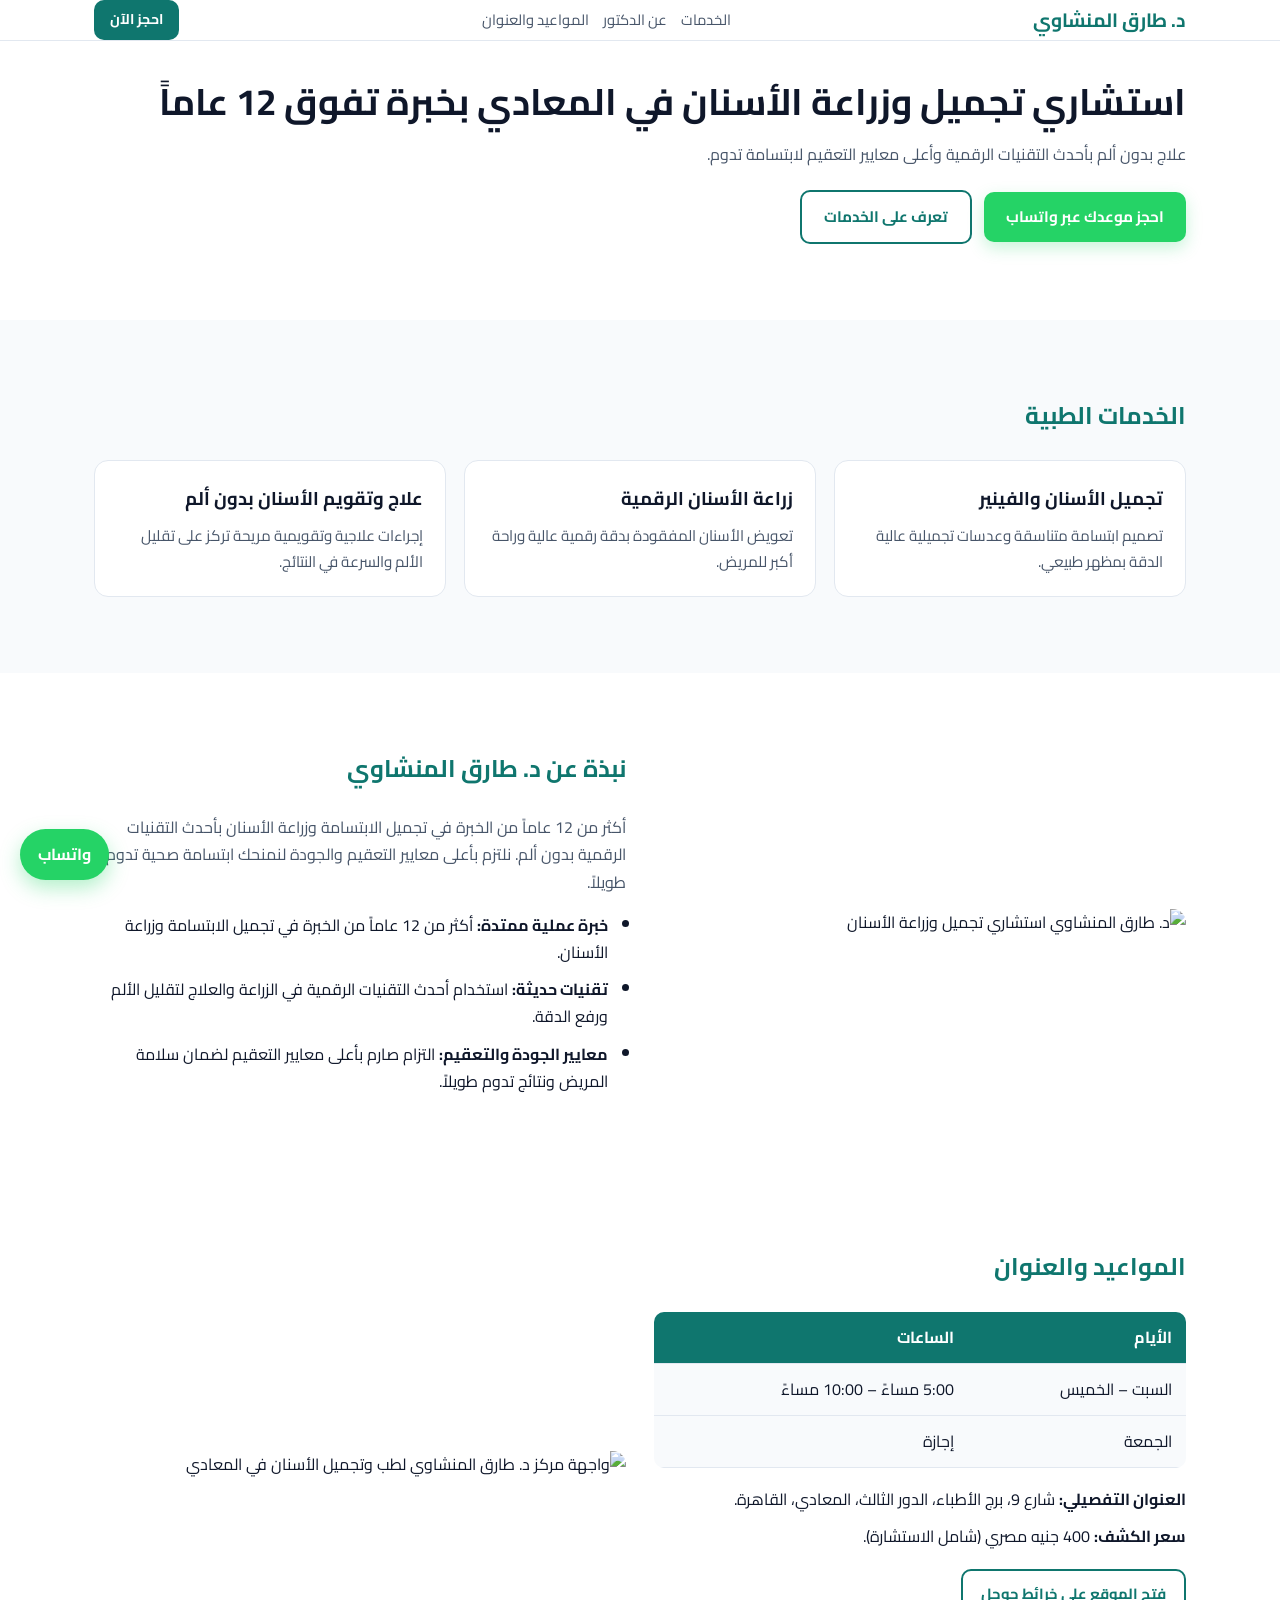
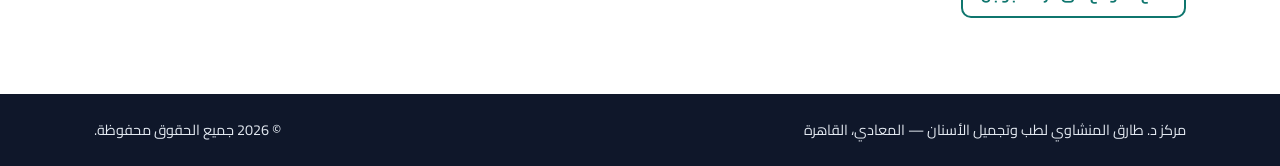
==== index.html @ 0120a0c4 "add clinic files" ====
<!DOCTYPE html>
<html lang="ar" dir="rtl">
<head>
    <meta charset="UTF-8">
    <meta name="viewport" content="width=device-width, initial-scale=1.0">
    <title>د. طارق المنشاوي | استشاري تجميل وزراعة الأسنان - المعادي</title>
    <meta
        name="description"
        content="د. طارق المنشاوي استشاري تجميل وزراعة الأسنان في المعادي بخبرة تفوق 12 عاماً. علاج بدون ألم بأحدث التقنيات الرقمية وأعلى معايير التعقيم."
    />
    <!-- ربط خط Cairo من Google Fonts -->
    <link rel="preconnect" href="https://fonts.googleapis.com" />
    <link rel="preconnect" href="https://fonts.gstatic.com" crossorigin />
    <link
        href="https://fonts.googleapis.com/css2?family=Cairo:wght@400;600;700&display=swap"
        rel="stylesheet"
    />
    <link rel="stylesheet" href="style.css"/>
</head>
<body>
    <header class="navbar">
        <div class="container nav-content">
            <a href="#hero" class="logo">د. طارق المنشاوي</a>
            <nav class="nav-links" aria-label="التنقل الرئيسي">
                <a href="#services">الخدمات</a>
                <a href="#about">عن الدكتور</a>
                <a href="#location">المواعيد والعنوان</a>
            </nav>
            <a
                href="https://wa.me/201000000000"
                target="_blank"
                rel="noopener noreferrer"
                class="btn btn-nav"
            >
                احجز الآن
            </a>
        </div>
    </header>
    <main>
        <!-- 2. Hero -->
        <section id="hero" class="hero">
            <div class="container hero-content">
                <h1>استشاري تجميل وزراعة الأسنان في المعادي بخبرة تفوق 12 عاماً</h1>
                <p class="hero-subtitle">
                علاج بدون ألم بأحدث التقنيات الرقمية وأعلى معايير التعقيم لابتسامة تدوم.
                </p>
                <div class="hero-actions">
                <a
                    href="https://wa.me/201000000000"
                    target="_blank"
                    rel="noopener noreferrer"
                    class="btn btn-primary"
                >
                    احجز موعدك عبر واتساب
                </a>
                <a href="#services" class="btn btn-secondary">تعرف على الخدمات</a>
                </div>
            </div>
        </section>

        <!-- 3. الخدمات -->
        <section id="services" class="services">
            <div class="container">
                <h2 class="section-title">الخدمات الطبية</h2>
                <div class="services-grid">
                <article class="service-card">
                    <h3>تجميل الأسنان والفينير</h3>
                    <p>تصميم ابتسامة متناسقة وعدسات تجميلية عالية الدقة بمظهر طبيعي.</p>
                </article>

                <article class="service-card">
                    <h3>زراعة الأسنان الرقمية</h3>
                    <p>تعويض الأسنان المفقودة بدقة رقمية عالية وراحة أكبر للمريض.</p>
                </article>

                <article class="service-card">
                    <h3>علاج وتقويم الأسنان بدون ألم</h3>
                    <p>إجراءات علاجية وتقويمية مريحة تركز على تقليل الألم والسرعة في النتائج.</p>
                </article>
                </div>
            </div>
        </section>

        <!-- 4. نبذة عن الدكتور -->
        <section id="about" class="about">
            <div class="container about-grid">
                <div class="about-image">
                <img
                    src="./images/dintist-3.jpg"
                    alt="د. طارق المنشاوي استشاري تجميل وزراعة الأسنان"
                />
                </div>
                <div class="about-info">
                <h2 class="section-title">نبذة عن د. طارق المنشاوي</h2>
                <p class="about-bio">
                    أكثر من 12 عاماً من الخبرة في تجميل الابتسامة وزراعة الأسنان بأحدث التقنيات الرقمية بدون ألم. نلتزم بأعلى معايير التعقيم والجودة لنمنحك ابتسامة صحية تدوم طويلاً.
                </p>
                <ul class="qualifications-list">
                    <li>
                    <strong>خبرة عملية ممتدة:</strong> أكثر من 12 عاماً من الخبرة في تجميل الابتسامة وزراعة الأسنان.
                    </li>
                    <li>
                    <strong>تقنيات حديثة:</strong> استخدام أحدث التقنيات الرقمية في الزراعة والعلاج لتقليل الألم ورفع الدقة.
                    </li>
                    <li>
                    <strong>معايير الجودة والتعقيم:</strong> التزام صارم بأعلى معايير التعقيم لضمان سلامة المريض ونتائج تدوم طويلاً.
                    </li>
                </ul>
                </div>
            </div>
        </section>

        <!-- 5. المواعيد والعنوان -->
        <section id="location" class="location">
            <div class="container">
                <h2 class="section-title">المواعيد والعنوان</h2>
                <div class="location-grid">
                <div class="location-details">
                    <table class="schedule-table">
                    <thead>
                        <tr>
                        <th>الأيام</th>
                        <th>الساعات</th>
                        </tr>
                    </thead>
                    <tbody>
                        <tr>
                        <td>السبت – الخميس</td>
                        <td>5:00 مساءً – 10:00 مساءً</td>
                        </tr>
                        <tr>
                        <td>الجمعة</td>
                        <td>إجازة</td>
                        </tr>
                    </tbody>
                    </table>

                    <p class="address-text">
                    <strong>العنوان التفصيلي:</strong> شارع 9، برج الأطباء، الدور الثالث، المعادي، القاهرة.
                    </p>
                    <p class="price-text">
                    <strong>سعر الكشف:</strong> 400 جنيه مصري (شامل الاستشارة).
                    </p>
                    <a
                        href="https://maps.google.com/?q=شارع+9+المعادي+القاهرة"
                        target="_blank"
                        rel="noopener noreferrer"
                        class="btn btn-map"
                    >
                        فتح الموقع على خرائط جوجل
                    </a>
                </div>
                <div class="clinic-image">
                    <img
                    src="./images/clinic.jpg"
                    alt="واجهة مركز د. طارق المنشاوي لطب وتجميل الأسنان في المعادي"
                    />
                </div>
                </div>
            </div>
        </section>
    </main>

    <!-- 6. زر واتساب عائم -->
    <a
        href="https://wa.me/201000000000"
        target="_blank"
        rel="noopener noreferrer"
        class="whatsapp-float"
        aria-label="تواصل معنا عبر واتساب"
    >
        واتساب
    </a>

    <!-- 7. Footer -->
    <footer class="footer">
        <div class="container footer-content">
        <p>مركز د. طارق المنشاوي لطب وتجميل الأسنان — المعادي، القاهرة</p>
        <p>© 2026 جميع الحقوق محفوظة.</p>
        </div>
    </footer>
</body>
</html>
---- style.css ----
:root {
  --bg-light: #f8fafc;
  --surface-white: #ffffff;
  --primary-color: #0f766e; /* لون طبي هادئ (Teal/Blue-Green) */
  --primary-dark: #115e59;
  --whatsapp-color: #25d366;
  --whatsapp-hover: #1ebe5d;
  --text-dark: #0f172a;
  --text-muted: #475569;
  --border-color: #e2e8f0;
}

*,
*::before,
*::after {
  box-sizing: border-box;
  margin: 0;
  padding: 0;
}

html {
  scroll-behavior: smooth;
}

body {
  font-family: "Cairo", sans-serif;
  background-color: var(--bg-light);
  color: var(--text-dark);
  line-height: 1.7;
  overflow-x: hidden;
}

img {
  max-width: 100%;
  height: auto;
  display: block;
}

a {
  text-decoration: none;
  color: inherit;
}

.container {
  width: 100%;
  max-width: 1140px;
  margin: 0 auto;
  padding: 0 16px;
}

/* الأزرار والحركة */
.btn {
  display: inline-block;
  padding: 12px 22px;
  border-radius: 10px;
  font-weight: 700;
  font-size: 0.95rem;
  text-align: center;
  cursor: pointer;
  transition: transform 0.25s ease, background-color 0.25s ease, box-shadow 0.25s ease;
}

.btn:hover {
  transform: translateY(-2px);
}

.btn-primary {
  background-color: var(--whatsapp-color);
  color: #ffffff;
  box-shadow: 0 6px 16px rgba(37, 211, 102, 0.25);
}

.btn-primary:hover {
  background-color: var(--whatsapp-hover);
}

.btn-secondary {
  background-color: transparent;
  color: var(--primary-color);
  border: 2px solid var(--primary-color);
}

.btn-secondary:hover {
  background-color: var(--primary-color);
  color: #ffffff;
}

/* Navbar (موبايل أولاً) */
.navbar {
  background-color: var(--surface-white);
  border-bottom: 1px solid var(--border-color);
  position: sticky;
  top: 0;
  z-index: 100;
}

.nav-content {
  display: flex;
  flex-wrap: wrap;
  align-items: center;
  justify-content: space-between;
  gap: 12px;
  padding-top: 14px;
  padding-bottom: 14px;
}

.logo {
  font-size: 1.2rem;
  font-weight: 700;
  color: var(--primary-color);
}

.nav-links {
  display: flex;
  flex-wrap: wrap;
  gap: 14px;
  font-size: 0.92rem;
}

.nav-links a {
  color: var(--text-muted);
  transition: color 0.2s ease;
}

.nav-links a:hover {
  color: var(--primary-color);
}

.btn-nav {
  background-color: var(--primary-color);
  color: #ffffff;
  padding: 8px 16px;
  font-size: 0.88rem;
}

.btn-nav:hover {
  background-color: var(--primary-dark);
}

/* الأقسام العامة */
section {
  padding: 56px 0;
}

.section-title {
  font-size: 1.5rem;
  font-weight: 700;
  color: var(--primary-color);
  margin-bottom: 24px;
}

/* Hero (موبايل أولاً: عمود واحد) */
.hero {
  background-color: var(--surface-white);
  padding-top: 36px;
}

.hero-grid {
  display: grid;
  grid-template-columns: 1fr;
  gap: 28px;
  align-items: center;
}

.hero-content h1 {
  font-size: 1.75rem;
  line-height: 1.35;
  margin-bottom: 14px;
}

.hero-subtitle {
  color: var(--text-muted);
  font-size: 1rem;
  margin-bottom: 22px;
}

.hero-actions {
  display: flex;
  flex-direction: column;
  gap: 12px;
}

.hero-image img {
  border-radius: 16px;
  box-shadow: 0 12px 28px rgba(15, 23, 42, 0.08);
  object-fit: cover;
  object-position: center top;
}

/* الخدمات (موبايل أولاً: بطاقة واحدة في الصف) */
.services-grid {
  display: grid;
  grid-template-columns: 1fr;
  gap: 18px;
}

.service-card {
  background-color: var(--surface-white);
  border: 1px solid var(--border-color);
  border-radius: 14px;
  padding: 22px;
  transition: transform 0.25s ease, box-shadow 0.25s ease, border-color 0.25s ease;
}

.service-card:hover {
  transform: translateY(-4px);
  border-color: var(--primary-color);
  box-shadow: 0 10px 24px rgba(15, 23, 42, 0.07);
}

.service-card h3 {
  font-size: 1.15rem;
  margin-bottom: 8px;
  color: var(--text-dark);
}

.service-card p {
  color: var(--text-muted);
  font-size: 0.95rem;
}

/* نبذة عن الدكتور والمواعيد والعنوان (موبايل أولاً: عمود واحد) */
.about,
.location {
  background-color: var(--surface-white);
}

.about-grid,
.location-grid {
  display: grid;
  grid-template-columns: 1fr;
  gap: 28px;
  align-items: start;
}

.about-image img,
.clinic-image img {
  border-radius: 14px;
  width: 100%;
  height: 100%;
}

.about-bio {
  margin-bottom: 16px;
  color: var(--text-muted);
}

.qualifications-list {
  padding-right: 18px;
  display: flex;
  flex-direction: column;
  gap: 10px;
}

.schedule-table {
  width: 100%;
  border-collapse: collapse;
  margin-bottom: 18px;
  background-color: var(--bg-light);
  border-radius: 10px;
  overflow: hidden;
}

.schedule-table th,
.schedule-table td {
  padding: 12px 14px;
  border-bottom: 1px solid var(--border-color);
  text-align: right;
}

.schedule-table th {
  background-color: var(--primary-color);
  color: #ffffff;
}

.address-text,
.price-text {
  margin-bottom: 10px;
}

.btn-map {
  display: inline-block;
  margin-top: 8px;
  background-color: #ffffff;
  color: var(--primary-color);
  border: 2px solid var(--primary-color);
  padding: 10px 18px;
  border-radius: 10px;
  font-weight: 700;
  font-size: 0.92rem;
  transition: background-color 0.25s ease, color 0.25s ease, transform 0.25s ease;
}

.btn-map:hover {
  background-color: var(--primary-color);
  color: #ffffff;
  transform: translateY(-2px);
}

/* زر واتساب عائم */
.whatsapp-float {
  position: fixed;
  bottom: 20px;
  left: 20px;
  background-color: var(--whatsapp-color);
  color: #ffffff;
  font-weight: 700;
  padding: 12px 18px;
  border-radius: 999px;
  box-shadow: 0 8px 20px rgba(37, 211, 102, 0.35);
  z-index: 200;
  transition: transform 0.25s ease, background-color 0.25s ease;
}

.whatsapp-float:hover {
  background-color: var(--whatsapp-hover);
  transform: scale(1.06);
}

/* Footer */
.footer {
  background-color: var(--text-dark);
  color: #e2e8f0;
  padding: 24px 0;
  text-align: center;
  font-size: 0.9rem;
}

.footer-content {
  display: flex;
  flex-direction: column;
  gap: 6px;
}

/* شاشات التابلت واللابتوب الصغيرة (768px فأعلى) */
@media (min-width: 768px) {
  .container {
    padding: 0 24px;
  }

  .hero-actions {
    flex-direction: row;
    align-items: center;
  }

  .services-grid {
    grid-template-columns: repeat(2, 1fr);
  }

  .about-grid,
  .location-grid {
    grid-template-columns: repeat(2, 1fr);
    align-items: center;
  }

  .footer-content {
    flex-direction: row;
    justify-content: space-between;
  }
}

/* شاشات اللابتوب والديسكتوب (1024px فأعلى) */
@media (min-width: 1024px) {
  section {
    padding: 76px 0;
  }

  .hero-grid {
    grid-template-columns: 1.2fr 0.8fr;
    gap: 40px;
  }

  .hero-content h1 {
    font-size: 2.3rem;
  }

  .services-grid {
    grid-template-columns: repeat(3, 1fr);
  }
}
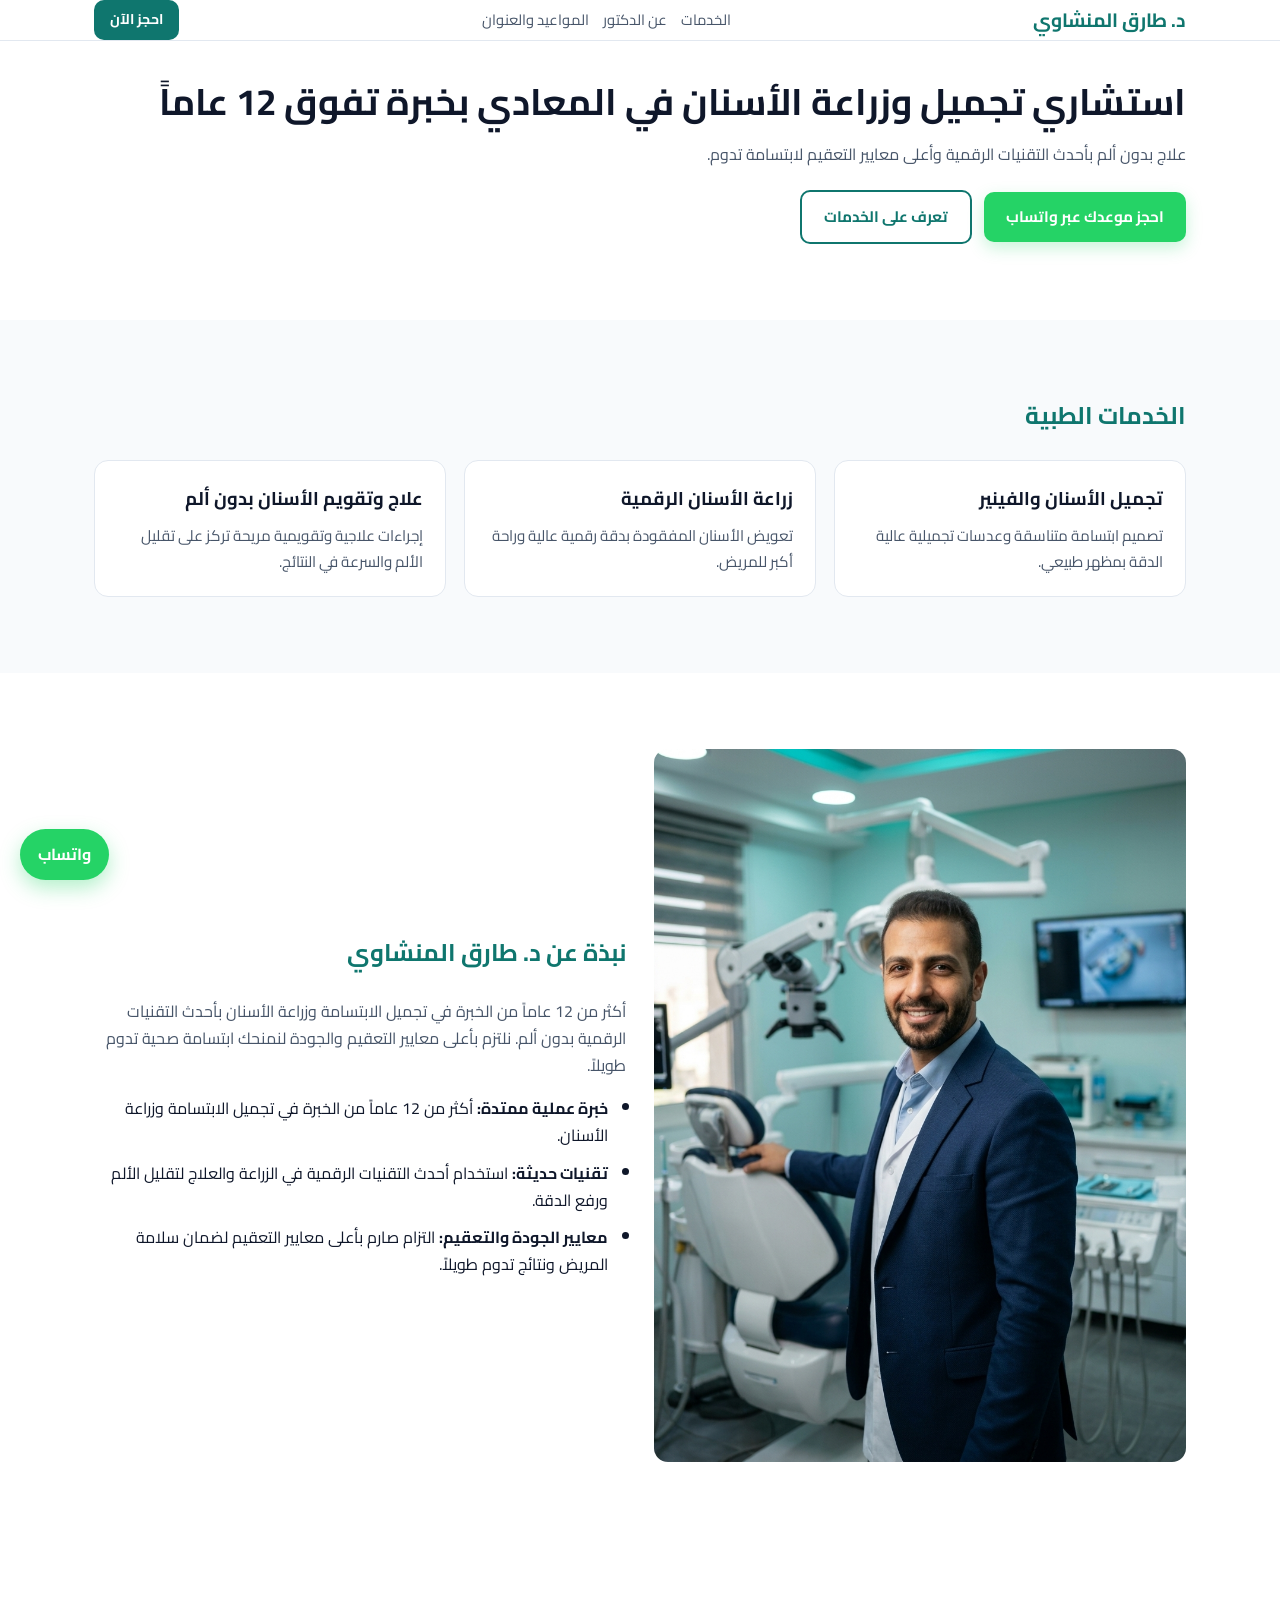
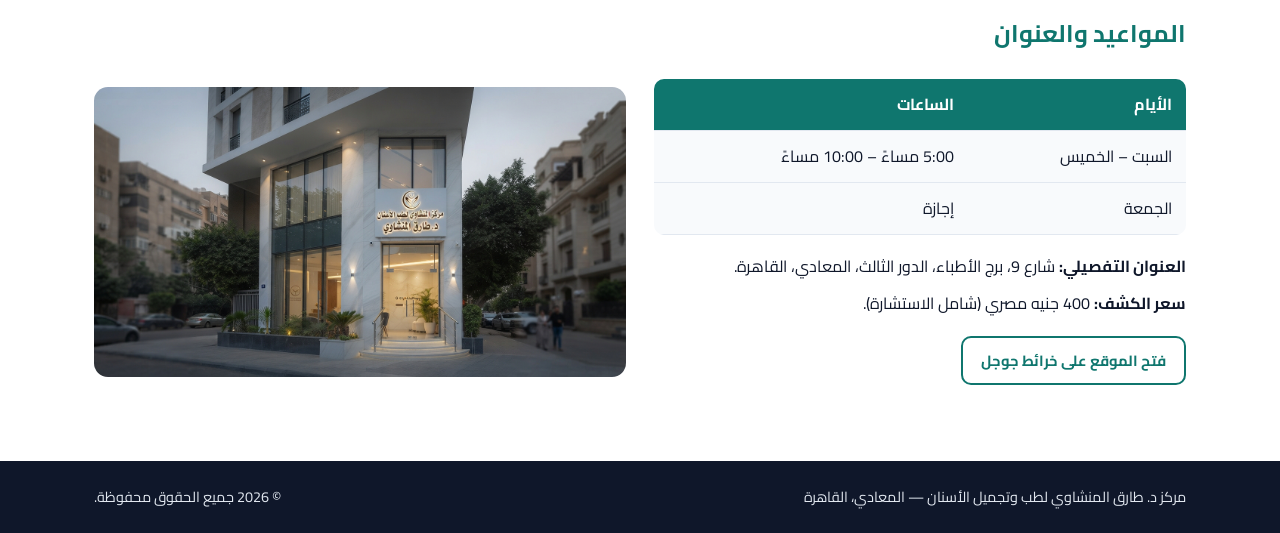
==== commit 8a1ff61e: "after adding json-ld fle" ====
--- a/index.html
+++ b/index.html
@@ -8,6 +8,9 @@
         name="description"
         content="د. طارق المنشاوي استشاري تجميل وزراعة الأسنان في المعادي بخبرة تفوق 12 عاماً. علاج بدون ألم بأحدث التقنيات الرقمية وأعلى معايير التعقيم."
     />
+    <meta name="keywords" content="دكتور باطنة ديروط, دكتور جهاز هضمي أسيوط, حجز دكتور باطنة, عيادة باطنة ديروط" /> 
+    <meta name="robots" content="index, follow" />
+
     <!-- ربط خط Cairo من Google Fonts -->
     <link rel="preconnect" href="https://fonts.googleapis.com" />
     <link rel="preconnect" href="https://fonts.gstatic.com" crossorigin />
@@ -16,6 +19,53 @@
         rel="stylesheet"
     />
     <link rel="stylesheet" href="style.css"/>
+    <script type="application/ld+json">
+    {
+    "@context": "https://schema.org",
+    "@type": "Dentist",
+    "name": "د. طارق المنشاوي",
+    "medicalSpecialty": "Dentistry",
+    "description": "استشاري تجميل وزراعة الأسنان في المعادي بخبرة تفوق 12 عاماً. علاج بدون ألم بأحدث التقنيات الرقمية وأعلى معايير التعقيم.",
+    "telephone": "+201000000000",
+    "priceRange": "400 EGP",
+    "address": {
+        "@type": "PostalAddress",
+        "streetAddress": "شارع 9، برج الأطباء، الدور الثالث",
+        "addressLocality": "المعادي",
+        "addressRegion": "القاهرة",
+        "addressCountry": "EG"
+    },
+    "openingHoursSpecification": [
+        {
+        "@type": "OpeningHoursSpecification",
+        "dayOfWeek": [
+            "Saturday",
+            "Sunday",
+            "Monday",
+            "Tuesday",
+            "Wednesday",
+            "Thursday"
+        ],
+        "opens": "17:00",
+        "closes": "22:00"
+        }
+    ],
+    "availableService": [
+        {
+        "@type": "MedicalProcedure",
+        "name": "تجميل الأسنان والفينير"
+        },
+        {
+        "@type": "MedicalProcedure",
+        "name": "زراعة الأسنان الرقمية"
+        },
+        {
+        "@type": "MedicalProcedure",
+        "name": "علاج وتقويم الأسنان بدون ألم"
+        }
+    ]
+    }
+    </script>
 </head>
 <body>
     <header class="navbar">
